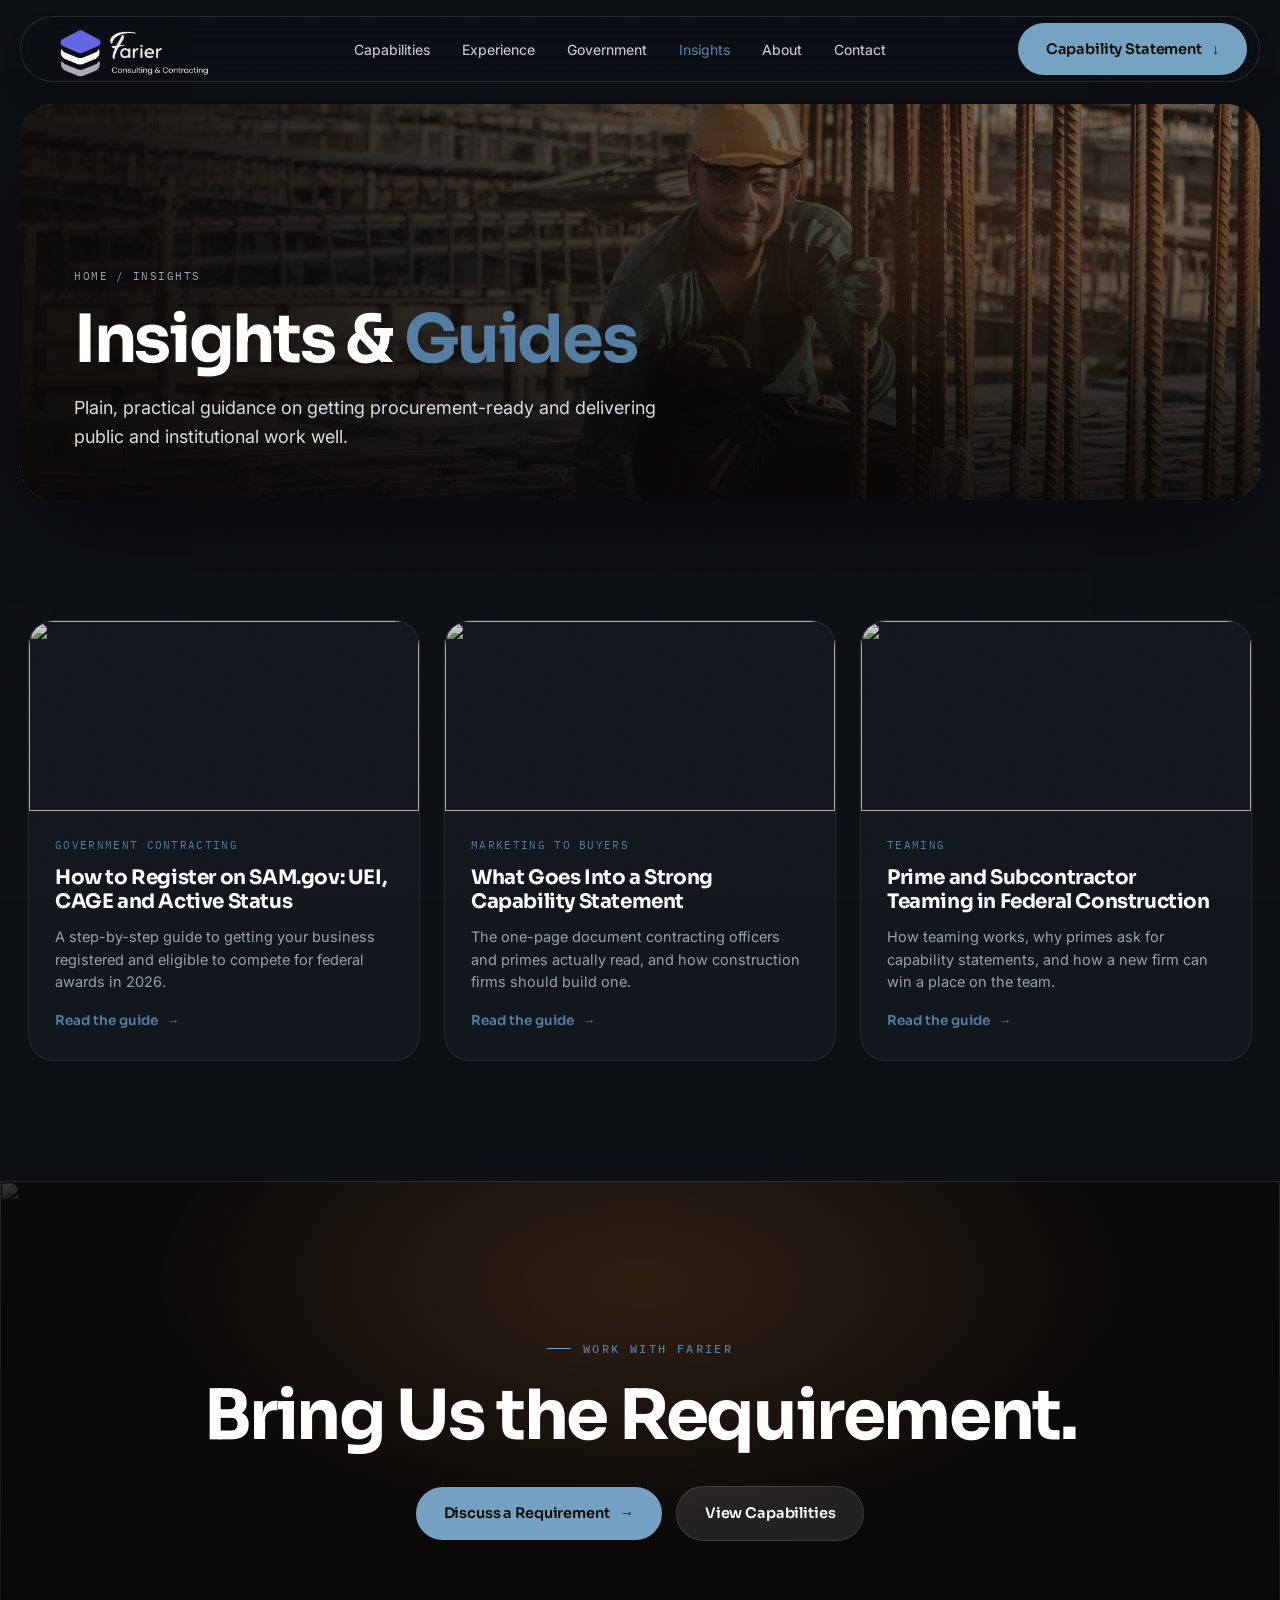
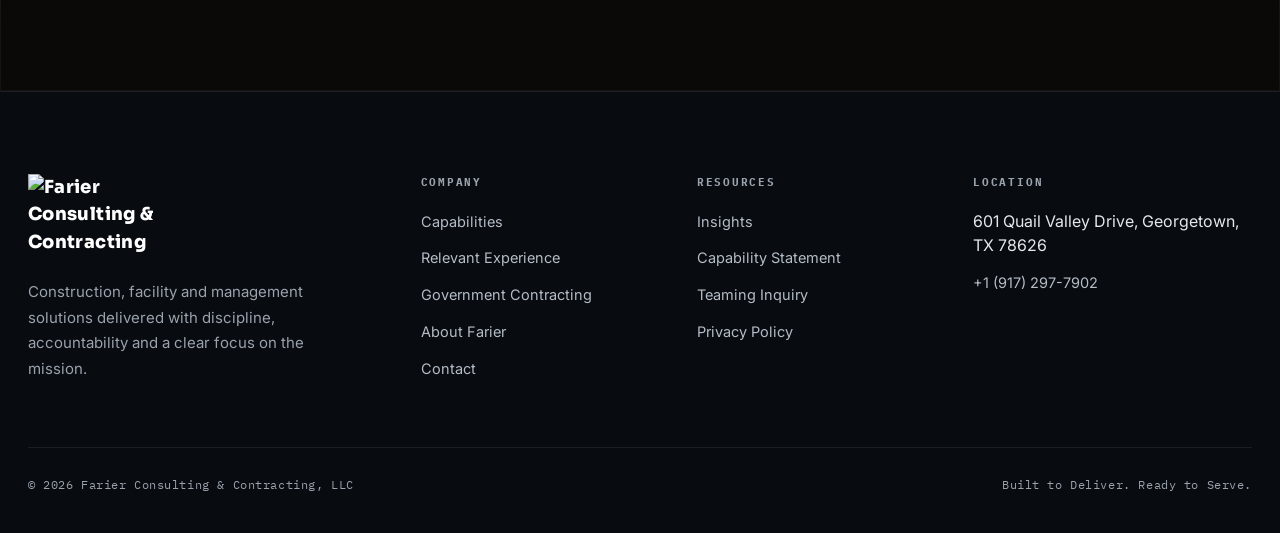
==== insights/index.html @ 89c6043e "first commit" ====
<!DOCTYPE html>
<html lang="en">

<head>
  <meta charset="UTF-8" />
  <meta name="viewport" content="width=device-width, initial-scale=1.0" />
  <title>Insights &amp; Guides | Farier Consulting &amp; Contracting</title>
  <meta name="description"
    content="Practical guides on government contracting, capability statements, teaming and facility delivery for small-business contractors and their partners." />
  <link rel="canonical" href="https://www.farier.com/insights/" />
  <link rel="preconnect" href="https://fonts.googleapis.com" />
  <link rel="preconnect" href="https://fonts.gstatic.com" crossorigin />
  <link
    href="https://fonts.googleapis.com/css2?family=Sora:wght@500;600;700;800&family=Inter:wght@400;450;500;600&family=IBM+Plex+Mono:wght@400;500&display=swap"
    rel="stylesheet" />
  <link rel="stylesheet" href="../assets/style.css" />
</head>

<body>

  <div class="nav">
    <div class="nav-inner">
      <a href="../index.html" class="brand">
        <img src="/assets/FCC-Logo.png" alt="">
      </a>
      <nav aria-label="Primary">
        <ul class="nav-links">
          <li><a href="../capabilities.html">Capabilities</a></li>
          <li><a href="../experience.html">Experience</a></li>
          <li><a href="../government-contracting.html">Government</a></li>
          <li><a href="index.html" class="active">Insights</a></li>
          <li><a href="../about.html">About</a></li>
          <li><a href="../contact.html">Contact</a></li>
        </ul>
      </nav>
      <div style="display:flex;align-items:center;gap:8px"><a href="../contact.html" class="btn btn-primary">Capability
          Statement <span class="arw">↓</span></a><button class="burger" id="burger"
          aria-label="Open menu"><span></span><span></span><span></span></button></div>
    </div>
  </div>
  <div class="mmenu" id="mmenu"><button class="mclose" id="mclose" aria-label="Close menu">×</button><a
      href="../capabilities.html">Capabilities</a><a href="../experience.html">Experience</a><a
      href="../government-contracting.html">Government Contracting</a><a href="index.html">Insights</a><a
      href="../about.html">About</a><a href="../contact.html">Contact</a></div>

  <section class="phero">
    <div class="phero-frame" style="min-height:min(44vh,400px)">
      <img class="bg" src="/assets/hero.avif" alt="" />
      <div class="grade"></div>
      <div class="phero-body">
        <span class="crumbs"><a href="../index.html">Home</a><span class="sep">/</span>Insights</span>
        <h1>Insights &amp; <em>Guides</em></h1>
        <p>Plain, practical guidance on getting procurement-ready and delivering public and institutional work well.</p>
      </div>
    </div>
  </section>

  <section class="section">
    <div class="wrap">
      <div class="post-grid" style="margin-top:0">
        <a class="post-card rv d1" href="sam-gov-registration-guide.html">
          <div class="ph"><img
              src="https://images.unsplash.com/photo-1745015446589-7ee6f702d8c1?q=80&w=1200&auto=format&fit=crop"
              alt=""></div>
          <div class="body"><span class="meta">Government Contracting</span>
            <h3>How to Register on SAM.gov: UEI, CAGE and Active Status</h3>
            <p>A step-by-step guide to getting your business registered and eligible to compete for federal awards in
              2026.</p><span class="rd">Read the guide <span class="arw">→</span></span>
          </div>
        </a>
        <a class="post-card rv d2" href="capability-statement-guide.html">
          <div class="ph"><img
              src="https://images.unsplash.com/photo-1587582423116-ec07293f0395?q=80&w=1200&auto=format&fit=crop"
              alt=""></div>
          <div class="body"><span class="meta">Marketing to Buyers</span>
            <h3>What Goes Into a Strong Capability Statement</h3>
            <p>The one-page document contracting officers and primes actually read, and how construction firms should
              build one.</p><span class="rd">Read the guide <span class="arw">→</span></span>
          </div>
        </a>
        <a class="post-card rv d3" href="prime-subcontractor-teaming.html">
          <div class="ph"><img
              src="https://images.unsplash.com/photo-1635249578213-68b0aa67fdf7?q=80&w=1200&auto=format&fit=crop"
              alt=""></div>
          <div class="body"><span class="meta">Teaming</span>
            <h3>Prime and Subcontractor Teaming in Federal Construction</h3>
            <p>How teaming works, why primes ask for capability statements, and how a new firm can win a place on the
              team.</p><span class="rd">Read the guide <span class="arw">→</span></span>
          </div>
        </a>
      </div>
    </div>
  </section>

  <section class="cta">
    <img class="bg" src="https://images.unsplash.com/photo-1587582423116-ec07293f0395?q=80&w=2200&auto=format&fit=crop"
      alt="" />
    <div class="grade"></div>
    <div class="wrap"><span class="eyebrow rv" style="justify-content:center">Work with Farier</span>
      <h2 class="rv d1">Bring Us the Requirement.</h2>
      <div class="cta-actions rv d2" style="margin-top:34px"><a href="../contact.html" class="btn btn-primary">Discuss a
          Requirement <span class="arw">→</span></a><a href="../capabilities.html" class="btn btn-glass">View
          Capabilities</a></div>
    </div>
  </section>

  <footer class="foot">
    <div class="wrap">
      <div class="foot-top">
        <div>
          <a href="index.html" class="brand">
            <img src="assets/FCC-Logo.png" alt="Farier Consulting & Contracting">
          </a>
          <p class="stmt">Construction, facility and management solutions delivered with discipline, accountability and
            a clear focus on the mission.</p>
        </div>
        <div>
          <h5>Company</h5>
          <ul>
            <li><a href="../capabilities.html">Capabilities</a></li>
            <li><a href="../experience.html">Relevant Experience</a></li>
            <li><a href="../government-contracting.html">Government Contracting</a></li>
            <li><a href="../about.html">About Farier</a></li>
            <li><a href="../contact.html">Contact</a></li>
          </ul>
        </div>
        <div>
          <h5>Resources</h5>
          <ul>
            <li><a href="index.html">Insights</a></li>
            <li><a href="../contact.html">Capability Statement</a></li>
            <li><a href="../contact.html">Teaming Inquiry</a></li>
            <li><a href="#">Privacy Policy</a></li>
          </ul>
        </div>

        <div>
          <h5>Location</h5>
          <ul>
            <li>601 Quail Valley Drive, Georgetown, TX 78626</li>
            <li><a href="#">+1 (917) 297-7902</a></li>
          </ul>
        </div>
      </div>
      <div class="foot-bottom"><span>© 2026 Farier Consulting &amp; Contracting, LLC</span><span>Built to Deliver. Ready
          to Serve.</span></div>
    </div>
  </footer>

  <script>
    const burger = document.getElementById('burger'), mm = document.getElementById('mmenu'), mc = document.getElementById('mclose');
    burger && burger.addEventListener('click', () => mm.classList.add('open')); mc && mc.addEventListener('click', () => mm.classList.remove('open'));
    mm && mm.querySelectorAll('a').forEach(a => a.addEventListener('click', () => mm.classList.remove('open')));
    const io = new IntersectionObserver(es => { es.forEach(e => { if (e.isIntersecting) { e.target.classList.add('in'); io.unobserve(e.target) } }) }, { threshold: .12 });
    document.querySelectorAll('.rv').forEach(el => io.observe(el));
  </script>
</body>

</html>
---- assets/style.css ----
/* ============================================================
   FARIER CONSULTING & CONTRACTING — Shared design system
   ============================================================ */
:root{
  --ink:#0C0F14; --ink-2:#12161D;
  --paper:#F3F1EB; --paper-2:#E9E5DC; --cream:#EDE7DB;
  --on-paper:#191510; --on-paper-2:#5A5248;
  --steel:#9AA2AC;
  --copper:#75a2c2; --copper-lite:#547da2; --copper-deep:#4792EC;
  --line:rgba(255,255,255,.12); --line-soft:rgba(255,255,255,.08); --line-dark:rgba(25,21,16,.14);
  --glass:rgba(255,255,255,.07); --glass-2:rgba(255,255,255,.10);
  --r:26px; --r-lg:34px; --pill:999px;
  --maxw:1280px; --ease:cubic-bezier(.22,.61,.36,1);
  --shadow:0 34px 90px -34px rgba(0,0,0,.6);
}
*{box-sizing:border-box;margin:0;padding:0}
html{scroll-behavior:smooth}
body{font-family:"Inter",system-ui,sans-serif;background:var(--ink);color:#E4E7EB;line-height:1.55;-webkit-font-smoothing:antialiased;overflow-x:hidden}
img{display:block;max-width:100%}
a{color:inherit;text-decoration:none}
h1,h2,h3,h4{font-family:"Sora",sans-serif;font-weight:700;line-height:1.04;letter-spacing:-.025em;color:#fff}
body::after{content:"";position:fixed;inset:0;pointer-events:none;z-index:9999;opacity:.045;mix-blend-mode:overlay;
  background-image:url("data:image/svg+xml,%3Csvg xmlns='http://www.w3.org/2000/svg' width='160' height='160'%3E%3Cfilter id='n'%3E%3CfeTurbulence type='fractalNoise' baseFrequency='0.85' numOctaves='3'/%3E%3C/filter%3E%3Crect width='100%25' height='100%25' filter='url(%23n)'/%3E%3C/svg%3E")}

.wrap{max-width:var(--maxw);margin:0 auto;padding:0 28px}
.section{padding:120px 0;position:relative}
.eyebrow{font-family:"IBM Plex Mono",monospace;font-size:12px;font-weight:500;letter-spacing:.2em;text-transform:uppercase;color:var(--copper-lite);display:inline-flex;align-items:center;gap:12px}
.eyebrow::before{content:"";width:24px;height:1px;background:var(--copper)}
.eyebrow.dk{color:var(--copper-deep)}
.eyebrow.dk::before{background:var(--copper-deep)}
.lede{color:var(--steel);font-size:19px;line-height:1.64;max-width:620px}
.paper .lede{color:var(--on-paper-2)}
h2.big{font-size:clamp(32px,4.2vw,56px);letter-spacing:-.03em}

/* BUTTONS */
.btn{display:inline-flex;align-items:center;gap:10px;font-family:"Sora";font-weight:600;font-size:14.5px;padding:15px 28px;border-radius:var(--pill);transition:.28s var(--ease);cursor:pointer;border:0;letter-spacing:-.01em;white-space:nowrap}
.btn-primary{background:var(--copper);color:#120C06}
.btn-primary:hover{background:var(--copper-lite);transform:translateY(-2px);box-shadow:0 14px 34px -14px rgba(198,119,58,.7)}
.btn-light{background:var(--paper);color:var(--on-paper)}
.btn-light:hover{background:#fff;transform:translateY(-2px)}
.btn-glass{background:var(--glass-2);color:#fff;border:1px solid var(--line);backdrop-filter:blur(14px)}
.btn-glass:hover{border-color:var(--copper-lite);color:var(--copper-lite)}
.btn-ghost-dk{background:transparent;color:var(--on-paper);border:1px solid var(--line-dark)}
.btn-ghost-dk:hover{border-color:var(--copper);color:var(--copper-deep)}
.btn-underline{color:#fff;font-family:"Sora";font-weight:600;font-size:14.5px;border-bottom:1.5px solid var(--copper);padding-bottom:3px}
.btn-underline:hover{color:var(--copper-lite)}
.btn-underline.dk{color:var(--on-paper)}
.arw{transition:transform .28s var(--ease)}
.btn:hover .arw{transform:translateX(4px)}
.actions{display:flex;gap:14px;flex-wrap:wrap;align-items:center}

/* NAV */
.nav{position:sticky;top:16px;z-index:100;margin:16px auto 0;max-width:calc(var(--maxw) + 20px);padding:0 20px}
.nav-inner{display:flex;align-items:center;justify-content:space-between;gap:20px;height:66px;padding:0 12px 0 22px;
  background:rgba(12,15,20,.62);backdrop-filter:blur(22px) saturate(1.3);-webkit-backdrop-filter:blur(22px) saturate(1.3);
  border:1px solid var(--line);border-radius:var(--pill);box-shadow:0 20px 50px -30px rgba(0,0,0,.7)}
.brand{display:flex;align-items:center;gap:11px;font-family:"Sora";font-weight:800;letter-spacing:.02em;font-size:18px;color:#fff}
.brand .mk{width:30px;height:30px;border-radius:9px;background:linear-gradient(140deg,var(--copper),var(--copper-deep));display:grid;place-items:center;flex:0 0 auto}
.brand .mk::before{content:"";width:11px;height:11px;background:#120C06;border-radius:2px;transform:rotate(45deg)}
.brand small{display:block;font-family:"IBM Plex Mono";font-weight:400;font-size:9px;letter-spacing:.2em;color:var(--steel);margin-top:2px}
.brand  img{
  width: 180px;
}
.nav-links{display:flex;gap:4px;list-style:none}
.nav-links a{font-size:14px;color:#C4CBD3;font-weight:450;padding:9px 14px;border-radius:var(--pill);transition:.2s}
.nav-links a:hover{background:var(--glass);color:#fff}
.nav-links a.active{color:var(--copper-lite)}
.burger{display:none;background:none;border:0;flex-direction:column;gap:5px;cursor:pointer;padding:10px}
.burger span{width:22px;height:1.6px;background:#fff;display:block;border-radius:2px}
.mmenu{display:none;position:fixed;inset:0;z-index:200;background:rgba(9,11,15,.97);backdrop-filter:blur(22px);flex-direction:column;padding:100px 28px 40px;gap:4px}
.mmenu.open{display:flex}
.mmenu a{font-family:"Sora";font-weight:600;font-size:24px;color:#fff;padding:16px 0;border-bottom:1px solid var(--line-soft)}
.mmenu .btn{margin-top:26px;justify-content:center}
.mclose{position:absolute;top:34px;right:28px;background:none;border:0;color:#fff;font-size:30px;cursor:pointer}

/* HERO (home) */
.hero{padding:22px 20px 0}
.hero-frame{position:relative;max-width:calc(var(--maxw) + 20px);margin:0 auto;border-radius:var(--r-lg);overflow:hidden;min-height:min(88vh,860px);display:flex;flex-direction:column;justify-content:space-between;isolation:isolate;box-shadow:var(--shadow)}
.hero-frame img.bg{position:absolute;inset:0;width:100%;height:100%;object-fit:cover;z-index:-3;filter:saturate(.94) contrast(1.04) brightness(.92) sepia(.16)}
.hero-frame .grade{position:absolute;inset:0;z-index:-2;background:
  radial-gradient(90% 70% at 82% 78%, rgba(198,119,58,.22), transparent 60%),
  linear-gradient(180deg, rgba(12,10,8,.5) 0%, rgba(12,10,8,.28) 32%, rgba(12,10,8,.68) 78%, rgba(10,8,6,.94) 100%),
  linear-gradient(94deg, rgba(12,10,8,.82) 6%, rgba(12,10,8,.2) 52%, transparent 80%)}
.hero-top{padding:52px 54px 0;position:relative;z-index:2;max-width:820px}
.hero-top h1{font-size:clamp(44px,6.6vw,92px);font-weight:800;letter-spacing:-.035em;margin-top:26px}
.hero-top h1 .l{display:block;overflow:hidden}
.hero-top h1 .l span{display:block;transform:translateY(112%);animation:rise 1s var(--ease) forwards}
.hero-top h1 .l:nth-child(2) span{animation-delay:.14s}
.hero-top h1 em{font-style:normal;color:var(--copper-lite)}
@keyframes rise{to{transform:translateY(0)}}
.hero-card{position:absolute;top:118px;right:54px;z-index:3;width:310px;padding:26px 24px;border-radius:var(--r);
  background:var(--glass);backdrop-filter:blur(26px) saturate(1.3);-webkit-backdrop-filter:blur(26px) saturate(1.3);
  border:1px solid var(--line);box-shadow:0 24px 60px -26px rgba(0,0,0,.6),inset 0 1px 0 rgba(255,255,255,.14);opacity:0;animation:fade 1s ease .9s forwards}
.hero-card h4{font-size:16px;display:flex;justify-content:space-between;align-items:center;gap:10px}
.hero-card h4 .arw{color:var(--copper-lite)}
.hero-card p{margin-top:12px;color:#CBD2DA;font-size:13.5px;line-height:1.6}
.hero-card .mono{margin-top:18px;padding-top:16px;border-top:1px solid var(--line);font-family:"IBM Plex Mono";font-size:10.5px;letter-spacing:.14em;text-transform:uppercase;color:var(--steel)}
@keyframes fade{to{opacity:1}}
.hero-bottom{padding:0 54px 46px;position:relative;z-index:2;display:flex;justify-content:space-between;align-items:flex-end;gap:40px;flex-wrap:wrap}
.hero-features{display:flex;flex-direction:column;gap:16px;opacity:0;animation:fade .9s ease .7s forwards}
.feat{display:flex;align-items:center;gap:14px}
.feat .ic{width:42px;height:42px;border-radius:50%;flex:0 0 auto;display:grid;place-items:center;background:var(--glass-2);border:1px solid var(--line);backdrop-filter:blur(10px)}
.feat .ic svg{width:18px;height:18px;stroke:var(--copper-lite);fill:none;stroke-width:1.6}
.feat b{display:block;font-family:"Sora";font-weight:600;font-size:15px;color:#fff;letter-spacing:-.01em}
.feat span{font-size:12.5px;color:#B4BCC5}
.hero-pitch{max-width:400px;opacity:0;animation:fade .9s ease .82s forwards}
.hero-pitch p{color:#D7DDE3;font-size:15.5px;line-height:1.62;margin-bottom:22px}

/* PAGE HERO (interior) */
.phero{padding:22px 20px 0}
.phero-frame{position:relative;max-width:calc(var(--maxw) + 20px);margin:0 auto;border-radius:var(--r-lg);overflow:hidden;min-height:min(56vh,520px);display:flex;align-items:flex-end;isolation:isolate;box-shadow:var(--shadow)}
.phero-frame img.bg{position:absolute;inset:0;width:100%;height:100%;object-fit:cover;z-index:-3;filter:saturate(.9) contrast(1.04) brightness(.82) sepia(.18)}
.phero-frame .grade{position:absolute;inset:0;z-index:-2;background:
  radial-gradient(80% 80% at 80% 30%, rgba(198,119,58,.18), transparent 60%),
  linear-gradient(180deg, rgba(12,10,8,.35), rgba(10,8,6,.9)),
  linear-gradient(92deg, rgba(10,8,6,.85) 8%, rgba(10,8,6,.25) 60%, transparent)}
.phero-body{padding:48px 54px;position:relative;z-index:2;max-width:820px}
.phero-body h1{font-size:clamp(38px,5.2vw,72px);letter-spacing:-.035em;margin-top:18px}
.phero-body h1 em{font-style:normal;color:var(--copper-lite)}
.phero-body p{color:#D7DDE3;font-size:18px;line-height:1.6;margin-top:20px;max-width:56ch}
.crumbs{font-family:"IBM Plex Mono";font-size:11px;letter-spacing:.14em;text-transform:uppercase;color:var(--steel)}
.crumbs a:hover{color:var(--copper-lite)}
.crumbs .sep{color:var(--copper);margin:0 8px}

/* SPEC PLATE */
.spec{margin:-46px auto 0;position:relative;z-index:5;max-width:var(--maxw);padding:0 28px}
.spec-card{background:var(--ink-2);border:1px solid var(--line);border-radius:var(--r);overflow:hidden;box-shadow:var(--shadow);display:grid;grid-template-columns:repeat(6,1fr)}
.spec-card .c{padding:24px 22px;border-right:1px solid var(--line-soft)}
.spec-card .c:last-child{border-right:0}
.spec-card .k{font-family:"IBM Plex Mono";font-size:10px;letter-spacing:.16em;text-transform:uppercase;color:var(--steel)}
.spec-card .v{font-family:"IBM Plex Mono";font-size:14px;color:#fff;margin-top:9px;font-weight:500;line-height:1.4}
.spec-card .v.pd{color:var(--copper-lite);font-size:12px}

/* PAPER / SPLIT / COMMIT */
.paper{background:var(--paper);color:var(--on-paper)}
.paper h2,.paper h3{color:var(--on-paper)}
.split{display:grid;grid-template-columns:1.05fr .95fr;gap:64px;align-items:center}
.commit{margin-top:32px;font-family:"Sora";font-weight:600;font-size:clamp(19px,2vw,26px);color:var(--on-paper);line-height:1.35;letter-spacing:-.02em;padding-left:22px;border-left:3px solid var(--copper)}
.commit em{font-style:normal;color:var(--copper-deep)}
.media{border-radius:var(--r);overflow:hidden;position:relative;aspect-ratio:4/5;box-shadow:0 30px 70px -34px rgba(25,21,16,.4)}
.media img{width:100%;height:100%;object-fit:cover;filter:saturate(.96) sepia(.08)}
.media .tag{position:absolute;left:18px;bottom:18px;background:var(--glass-2);backdrop-filter:blur(18px);border:1px solid var(--line);border-radius:16px;padding:14px 18px;color:#fff}
.media .tag b{font-family:"Sora";font-size:15px;display:block}
.media .tag span{font-family:"IBM Plex Mono";font-size:10.5px;letter-spacing:.12em;text-transform:uppercase;color:#CFD5DC}

/* CAPABILITIES */
.cap-head{display:flex;justify-content:space-between;align-items:flex-end;gap:30px;flex-wrap:wrap;margin-bottom:52px}
.cap-grid{display:grid;grid-template-columns:1fr 1fr;gap:24px}
.cap{background:#fff;border:1px solid var(--line-dark);border-radius:var(--r);overflow:hidden;transition:.32s var(--ease);display:flex;flex-direction:column}
.cap:hover{transform:translateY(-5px);box-shadow:0 30px 66px -30px rgba(25,21,16,.34)}
.cap .top{height:172px;position:relative;overflow:hidden}
.cap .top img{width:100%;height:100%;object-fit:cover;filter:saturate(.9) sepia(.14) brightness(.94);transition:transform .5s var(--ease)}
.cap:hover .top img{transform:scale(1.05)}
.cap .top::after{content:"";position:absolute;inset:0;background:linear-gradient(180deg,rgba(20,16,12,.1),rgba(20,16,12,.55))}
.cap .top .num{position:absolute;left:24px;bottom:16px;z-index:2;font-family:"IBM Plex Mono";font-size:11px;letter-spacing:.16em;color:#fff;text-transform:uppercase}
.cap .body{padding:32px 34px 36px}
.cap h3{font-size:26px;letter-spacing:-.02em;margin-bottom:12px}
.cap>.body>p{color:var(--on-paper-2);font-size:15px;max-width:46ch}
.cap ul{list-style:none;margin:22px 0 28px;columns:2;column-gap:24px}
.cap li{font-size:13.5px;color:#3E382F;padding:6px 0 6px 17px;position:relative;break-inside:avoid}
.cap li::before{content:"";position:absolute;left:0;top:13px;width:6px;height:6px;border-radius:50%;background:var(--copper)}
.cap .lk{font-family:"Sora";font-weight:600;font-size:14px;color:var(--on-paper);display:inline-flex;gap:9px;align-items:center;border-bottom:1.5px solid var(--copper);padding-bottom:3px;align-self:flex-start}
.cap .lk .arw{color:var(--copper-deep)}

/* detailed service block */
.svc{scroll-margin-top:120px}
.svc + .svc{margin-top:26px}
.svc-grid{display:grid;grid-template-columns:repeat(4,1fr);gap:22px;margin-top:34px}
.svc-col h4{color:var(--on-paper);font-family:"Sora";font-size:15px;letter-spacing:-.01em;padding-bottom:12px;border-bottom:1px solid var(--line-dark);margin-bottom:14px}
.svc-col ul{list-style:none}
.svc-col li{font-size:14px;color:#433D33;padding:7px 0 7px 16px;position:relative}
.svc-col li::before{content:"";position:absolute;left:0;top:14px;width:5px;height:5px;border-radius:50%;background:var(--copper)}

/* FACILITY BAND */
.band{position:relative;min-height:520px;display:flex;align-items:center;overflow:hidden;isolation:isolate}
.band img.bg{position:absolute;inset:0;width:100%;height:100%;object-fit:cover;z-index:-3;filter:saturate(.9) contrast(1.05) brightness(.8) sepia(.2)}
.band .grade{position:absolute;inset:0;z-index:-2;background:radial-gradient(80% 90% at 20% 50%, rgba(12,10,8,.9), transparent 62%),linear-gradient(90deg, rgba(10,8,6,.9) 20%, rgba(10,8,6,.35) 65%, rgba(198,119,58,.12))}
.band-card{max-width:520px;padding:0 0 0 4px}
.band-card h2{font-size:clamp(28px,3.6vw,46px);color:#fff}
.band-card p{color:#D2D8DE;font-size:17px;line-height:1.6;margin-top:20px;max-width:44ch}
.band-stats{display:flex;gap:14px;margin-top:34px;flex-wrap:wrap}
.stat{background:var(--glass);backdrop-filter:blur(20px);border:1px solid var(--line);border-radius:18px;padding:18px 22px;min-width:150px}
.stat b{font-family:"Sora";font-weight:700;font-size:15px;color:var(--copper-lite);display:block;letter-spacing:-.01em}
.stat span{font-size:13px;color:#C5CCD4;margin-top:5px;display:block;line-height:1.45}

/* WHY grid / feature grid */
.why-grid{display:grid;grid-template-columns:repeat(3,1fr);gap:16px;margin-top:52px}
.why-cell{background:var(--ink-2);border:1px solid var(--line-soft);border-radius:var(--r);padding:34px 30px;transition:.3s var(--ease)}
.why-cell:hover{transform:translateY(-4px);border-color:var(--line);background:#151a22}
.why-cell .ix{width:40px;height:40px;border-radius:12px;background:linear-gradient(140deg,rgba(198,119,58,.25),rgba(198,119,58,.05));border:1px solid rgba(198,119,58,.3);display:grid;place-items:center;font-family:"IBM Plex Mono";font-size:12px;color:var(--copper-lite);font-weight:500}
.why-cell h3{font-size:20px;margin:20px 0 11px;letter-spacing:-.02em}
.why-cell p{color:var(--steel);font-size:14.5px;line-height:1.6}

/* PROCESS */
.proc{display:grid;grid-template-columns:repeat(5,1fr);gap:16px;margin-top:56px}
.step{background:#fff;border:1px solid var(--line-dark);border-radius:var(--r);padding:30px 24px 32px;transition:.3s var(--ease)}
.step:hover{transform:translateY(-4px);box-shadow:0 24px 54px -28px rgba(25,21,16,.3)}
.step .n{font-family:"Sora";font-weight:800;font-size:15px;color:#fff;background:var(--copper);width:44px;height:44px;border-radius:50%;display:grid;place-items:center}
.step h3{color:var(--on-paper);font-size:17px;letter-spacing:-.015em;margin:22px 0 11px}
.step p{color:var(--on-paper-2);font-size:13.5px;line-height:1.55}

/* EXPERIENCE / PROJECT CARDS */
.exp-head{display:flex;justify-content:space-between;align-items:flex-end;gap:24px;flex-wrap:wrap;margin-bottom:18px}
.exp-note{font-family:"IBM Plex Mono";font-size:12px;color:var(--steel);letter-spacing:.03em;max-width:420px;line-height:1.6;margin-bottom:44px;opacity:.85}
.exp-grid{display:grid;grid-template-columns:repeat(3,1fr);gap:22px}
.proj{background:var(--ink-2);border:1px solid var(--line-soft);border-radius:var(--r);overflow:hidden;transition:.3s var(--ease);display:flex;flex-direction:column}
.proj:hover{transform:translateY(-5px);border-color:var(--line)}
.proj .ph{height:180px;position:relative;overflow:hidden;background:#10141b}
.proj .ph img{width:100%;height:100%;object-fit:cover;filter:saturate(.88) sepia(.18) brightness(.82);transition:transform .5s var(--ease)}
.proj:hover .ph img{transform:scale(1.05)}
.proj .ph::after{content:"";position:absolute;inset:0;background:linear-gradient(180deg,transparent 35%,rgba(12,15,20,.85))}
.proj .ph .lbl{position:absolute;left:18px;bottom:15px;z-index:2;font-family:"IBM Plex Mono";font-size:10.5px;letter-spacing:.14em;text-transform:uppercase;color:#fff}
.proj .body{padding:26px 26px 28px}
.proj .cli{font-family:"IBM Plex Mono";font-size:11px;letter-spacing:.1em;text-transform:uppercase;color:var(--copper-lite)}
.proj h3{font-size:18px;margin:12px 0 16px;letter-spacing:-.01em}
.proj dt{font-family:"IBM Plex Mono";font-size:10px;letter-spacing:.14em;text-transform:uppercase;color:var(--steel);margin-top:14px}
.proj dd{font-size:14px;color:#C4CBD3;margin-top:5px;line-height:1.5}

/* GOVERNMENT band */
.gov{position:relative;overflow:hidden;isolation:isolate}
.gov img.bg{position:absolute;inset:0;width:100%;height:100%;object-fit:cover;z-index:-3;filter:saturate(.85) brightness(.5) sepia(.24)}
.gov .grade{position:absolute;inset:0;z-index:-2;background:linear-gradient(180deg,rgba(10,8,6,.9),rgba(10,8,6,.82)),radial-gradient(70% 60% at 78% 30%,rgba(198,119,58,.16),transparent 60%)}
.gov-inner{display:grid;grid-template-columns:1fr 1fr;gap:64px;align-items:center}
.gov-list{list-style:none;margin-top:14px;display:grid;grid-template-columns:1fr 1fr;gap:2px 26px}
.gov-list li{font-size:15px;color:#DCE1E7;padding:13px 0 13px 24px;position:relative;border-bottom:1px solid var(--line-soft)}
.gov-list li::before{content:"";position:absolute;left:2px;top:19px;width:9px;height:9px;border:1.5px solid var(--copper-lite);border-right:0;border-bottom:0;transform:rotate(135deg)}

/* CHECKLIST (gov page) */
.checklist{list-style:none;margin-top:22px}
.checklist li{position:relative;padding:14px 0 14px 34px;border-bottom:1px solid var(--line-soft);color:#D2D8DE;font-size:15px}
.checklist li::before{content:"";position:absolute;left:0;top:16px;width:18px;height:18px;border-radius:50%;background:rgba(198,119,58,.16);border:1px solid rgba(198,119,58,.4)}
.checklist li::after{content:"";position:absolute;left:6px;top:20px;width:6px;height:9px;border:solid var(--copper-lite);border-width:0 2px 2px 0;transform:rotate(45deg)}

/* CTA */
.cta{position:relative;overflow:hidden;text-align:center;isolation:isolate;padding:150px 0}
.cta img.bg{position:absolute;inset:0;width:100%;height:100%;object-fit:cover;z-index:-3;filter:saturate(.9) brightness(.6) sepia(.2)}
.cta .grade{position:absolute;inset:0;z-index:-2;background:radial-gradient(70% 90% at 50% 20%,rgba(198,119,58,.2),transparent 55%),linear-gradient(180deg,rgba(10,8,6,.72),rgba(10,8,6,.9))}
.cta h2{font-size:clamp(38px,5.4vw,76px);letter-spacing:-.035em;max-width:17ch;margin:22px auto 0}
.cta .lede{margin:26px auto 38px;text-align:center;color:#D8DDE3}
.cta-actions{display:flex;gap:14px;justify-content:center;flex-wrap:wrap;align-items:center}

/* ABOUT: story, values, timeline, leader */
.values{display:grid;grid-template-columns:repeat(3,1fr);gap:16px;margin-top:52px}
.value{background:#fff;border:1px solid var(--line-dark);border-radius:var(--r);padding:32px 30px}
.value .vi{font-family:"IBM Plex Mono";font-size:12px;color:var(--copper-deep);letter-spacing:.1em}
.value h3{color:var(--on-paper);font-size:20px;margin:14px 0 10px;letter-spacing:-.02em}
.value p{color:var(--on-paper-2);font-size:14.5px;line-height:1.6}
.mv{display:grid;grid-template-columns:1fr 1fr;gap:22px;margin-top:44px}
.mv-card{border:1px solid var(--line-dark);border-radius:var(--r);padding:36px 34px;background:linear-gradient(180deg,#fff,#FBFAF6)}
.mv-card .k{font-family:"IBM Plex Mono";font-size:11px;letter-spacing:.16em;text-transform:uppercase;color:var(--copper-deep)}
.mv-card p{color:var(--on-paper);font-family:"Sora";font-weight:600;font-size:clamp(19px,2vw,24px);line-height:1.4;letter-spacing:-.02em;margin-top:16px}
.timeline{margin-top:52px;border-left:2px solid var(--line);padding-left:32px;display:flex;flex-direction:column;gap:36px}
.tl{position:relative}
.tl::before{content:"";position:absolute;left:-40px;top:4px;width:14px;height:14px;border-radius:50%;background:var(--copper);border:3px solid var(--ink)}
.tl .yr{font-family:"IBM Plex Mono";font-size:13px;letter-spacing:.1em;color:var(--copper-lite)}
.tl h3{font-size:20px;margin:8px 0 8px;letter-spacing:-.02em}
.tl p{color:var(--steel);font-size:15px;line-height:1.6;max-width:60ch}
.leader{display:grid;grid-template-columns:.85fr 1.15fr;gap:48px;align-items:center}
.leader .pic{border-radius:var(--r);overflow:hidden;aspect-ratio:1/1;position:relative;background:linear-gradient(140deg,#12161d,#0c0f14);border:1px solid var(--line-soft)}
.leader .pic img{width:100%;height:100%;object-fit:cover;filter:saturate(.92) sepia(.1)}
.leader .pic .ph-note{position:absolute;inset:0;display:grid;place-content:center;text-align:center;font-family:"IBM Plex Mono";font-size:11px;letter-spacing:.14em;text-transform:uppercase;color:var(--steel);padding:20px}

/* INSIGHTS / BLOG */
.post-grid{display:grid;grid-template-columns:repeat(3,1fr);gap:24px;margin-top:52px}
.post-card{background:var(--ink-2);border:1px solid var(--line-soft);border-radius:var(--r);overflow:hidden;transition:.3s var(--ease);display:flex;flex-direction:column}
.post-card:hover{transform:translateY(-5px);border-color:var(--line)}
.post-card .ph{height:190px;overflow:hidden;position:relative}
.post-card .ph img{width:100%;height:100%;object-fit:cover;filter:saturate(.9) sepia(.16) brightness(.86);transition:transform .5s var(--ease)}
.post-card:hover .ph img{transform:scale(1.05)}
.post-card .body{padding:26px 26px 28px;display:flex;flex-direction:column;flex:1}
.post-card .meta{font-family:"IBM Plex Mono";font-size:11px;letter-spacing:.12em;text-transform:uppercase;color:var(--copper-lite)}
.post-card h3{font-size:20px;margin:12px 0 12px;letter-spacing:-.02em;line-height:1.2}
.post-card p{color:var(--steel);font-size:14.5px;line-height:1.55;flex:1}
.post-card .rd{margin-top:18px;font-family:"Sora";font-weight:600;font-size:13.5px;color:var(--copper-lite);display:inline-flex;gap:8px;align-items:center}

/* ARTICLE */
.article{max-width:760px;margin:0 auto;padding:88px 28px 40px}
.article .meta{font-family:"IBM Plex Mono";font-size:12px;letter-spacing:.12em;text-transform:uppercase;color:var(--copper-lite);margin-bottom:18px}
.article h1{font-size:clamp(32px,4.4vw,52px);letter-spacing:-.03em;line-height:1.06}
.article .standfirst{color:var(--steel);font-size:20px;line-height:1.6;margin:24px 0 8px}
.article .byline{font-size:13.5px;color:var(--steel);padding:22px 0;border-top:1px solid var(--line-soft);border-bottom:1px solid var(--line-soft);margin:32px 0 8px;font-family:"IBM Plex Mono";letter-spacing:.04em}
.prose{color:#D2D7DD;font-size:17px;line-height:1.75}
.prose h2{color:#fff;font-size:26px;letter-spacing:-.02em;margin:44px 0 16px}
.prose h3{color:#fff;font-size:20px;letter-spacing:-.01em;margin:32px 0 12px}
.prose p{margin-bottom:20px}
.prose ul,.prose ol{margin:0 0 20px 0;padding-left:22px}
.prose li{margin-bottom:10px}
.prose li::marker{color:var(--copper)}
.prose strong{color:#fff;font-weight:600}
.prose a{color:var(--copper-lite);border-bottom:1px solid rgba(228,168,105,.4)}
.prose blockquote{border-left:3px solid var(--copper);padding:6px 0 6px 24px;margin:28px 0;font-family:"Sora";font-weight:600;font-size:22px;line-height:1.4;color:#fff;letter-spacing:-.01em}
.prose .callout{background:var(--ink-2);border:1px solid var(--line-soft);border-radius:18px;padding:24px 26px;margin:28px 0}
.prose .callout .k{font-family:"IBM Plex Mono";font-size:11px;letter-spacing:.14em;text-transform:uppercase;color:var(--copper-lite);margin-bottom:10px}
.prose .callout p:last-child{margin-bottom:0}
.article-foot{max-width:760px;margin:40px auto 0;padding:32px 28px;border-top:1px solid var(--line-soft)}
.article-foot .disc{font-size:13px;color:var(--steel);line-height:1.6}

/* FORM */
.form-grid{display:grid;grid-template-columns:1fr 1fr;gap:22px 20px}
.field{display:flex;flex-direction:column;gap:9px}
.field.full{grid-column:1/-1}
.field label{font-family:"IBM Plex Mono";font-size:11px;font-weight:500;letter-spacing:.12em;text-transform:uppercase;color:var(--steel)}
.field input,.field select,.field textarea{
  width:100%;background:var(--ink-2);border:1px solid var(--line);border-radius:14px;
  padding:14px 16px;color:#fff;font-family:"Inter";font-size:14.5px;line-height:1.5;
  transition:.22s var(--ease);
}
.field input::placeholder,.field textarea::placeholder{color:#5C6470}
.field input:hover,.field select:hover,.field textarea:hover{border-color:var(--line);background:#151a22}
.field input:focus,.field select:focus,.field textarea:focus{
  outline:none;border-color:var(--copper-lite);background:#151a22;
  box-shadow:0 0 0 3px rgba(117,162,194,.16);
}
.field textarea{min-height:132px;resize:vertical;font-family:"Inter"}
.field select{
  appearance:none;-webkit-appearance:none;cursor:pointer;padding-right:42px;
  background-image:url("data:image/svg+xml,%3Csvg xmlns='http://www.w3.org/2000/svg' width='11' height='7'%3E%3Cpath d='M1 1l4.5 4.5L10 1' stroke='%239AA2AC' stroke-width='1.5' fill='none' stroke-linecap='round' stroke-linejoin='round'/%3E%3C/svg%3E");
  background-repeat:no-repeat;background-position:right 16px center;
}
.field select option{background:var(--ink-2);color:#fff}
.field input[type=file]{
  padding:10px 16px;font-size:13.5px;color:var(--steel);cursor:pointer;
}
.field input[type=file]::file-selector-button{
  font-family:"Sora";font-weight:600;font-size:12.5px;letter-spacing:-.01em;color:#120C06;
  background:var(--copper);border:0;border-radius:var(--pill);padding:8px 16px;margin-right:14px;
  cursor:pointer;transition:.22s var(--ease);
}
.field input[type=file]::file-selector-button:hover{background:var(--copper-lite)}

/* FOOTER */
.foot{background:#080B10;border-top:1px solid var(--line-soft);padding:82px 0 40px}
.foot-top{display:grid;grid-template-columns:1.5fr 1fr 1fr 1.2fr;gap:44px;padding-bottom:54px;border-bottom:1px solid var(--line-soft)}
.foot .stmt{color:var(--steel);font-size:15px;line-height:1.7;max-width:34ch;margin-top:22px}
.foot h5{font-family:"IBM Plex Mono";font-size:11px;letter-spacing:.16em;text-transform:uppercase;color:var(--steel);margin-bottom:18px}
.foot ul{list-style:none}
.foot li{margin-bottom:12px}
.foot li a{color:#B4BCC5;font-size:14.5px;transition:.2s}
.foot li a:hover{color:var(--copper-lite)}
.foot-plate{font-family:"IBM Plex Mono";font-size:12.5px;color:#B4BCC5;line-height:2}
.foot-plate .pk{color:var(--steel)}
.foot-bottom{display:flex;justify-content:space-between;align-items:center;padding-top:28px;flex-wrap:wrap;gap:14px}
.foot-bottom span{font-family:"IBM Plex Mono";font-size:11.5px;letter-spacing:.05em;color:var(--steel)}

/* REVEAL */
.rv{opacity:0;transform:translateY(30px);transition:opacity .8s var(--ease),transform .8s var(--ease)}
.rv.in{opacity:1;transform:none}
.rv.d1{transition-delay:.08s}.rv.d2{transition-delay:.16s}.rv.d3{transition-delay:.24s}.rv.d4{transition-delay:.32s}

/* RESPONSIVE */
@media(max-width:1040px){
  .section{padding:92px 0}
  .split,.gov-inner,.leader,.contact-inner{grid-template-columns:1fr;gap:40px}
  .cap-grid,.mv,.form-grid{grid-template-columns:1fr}
  .why-grid,.proc,.values,.post-grid,.svc-grid{grid-template-columns:1fr 1fr}
  .exp-grid{grid-template-columns:1fr}
  .spec-card{grid-template-columns:1fr 1fr 1fr}
  .spec-card .c{border-bottom:1px solid var(--line-soft)}
  .hero-card{display:none}
  .hero-top,.hero-bottom,.phero-body{padding-left:34px;padding-right:34px}
  .foot-top{grid-template-columns:1fr 1fr}
}
@media(max-width:640px){
  .wrap{padding:0 18px}
  .nav-links,.nav .btn-primary{display:none}
  .burger{display:flex}
  .why-grid,.proc,.gov-list,.spec-card,.cap ul,.values,.post-grid,.svc-grid{grid-template-columns:1fr;columns:1}
  .hero-frame{min-height:auto}
  .hero-top{padding:40px 24px 0}
  .hero-bottom{padding:0 24px 34px;flex-direction:column;align-items:flex-start;gap:28px}
  .hero-pitch{max-width:none}
  .phero-body{padding:36px 24px}
  .band{min-height:auto;padding:80px 0}
  .foot-top{grid-template-columns:1fr}
  .media{aspect-ratio:16/12}
}
@media(prefers-reduced-motion:reduce){
  *{animation:none!important;transition:none!important}
  .hero-top h1 .l span,.hero-card,.hero-features,.hero-pitch{opacity:1;transform:none}
  .rv{opacity:1;transform:none}
}
:focus-visible{outline:2px solid var(--copper-lite);outline-offset:3px}
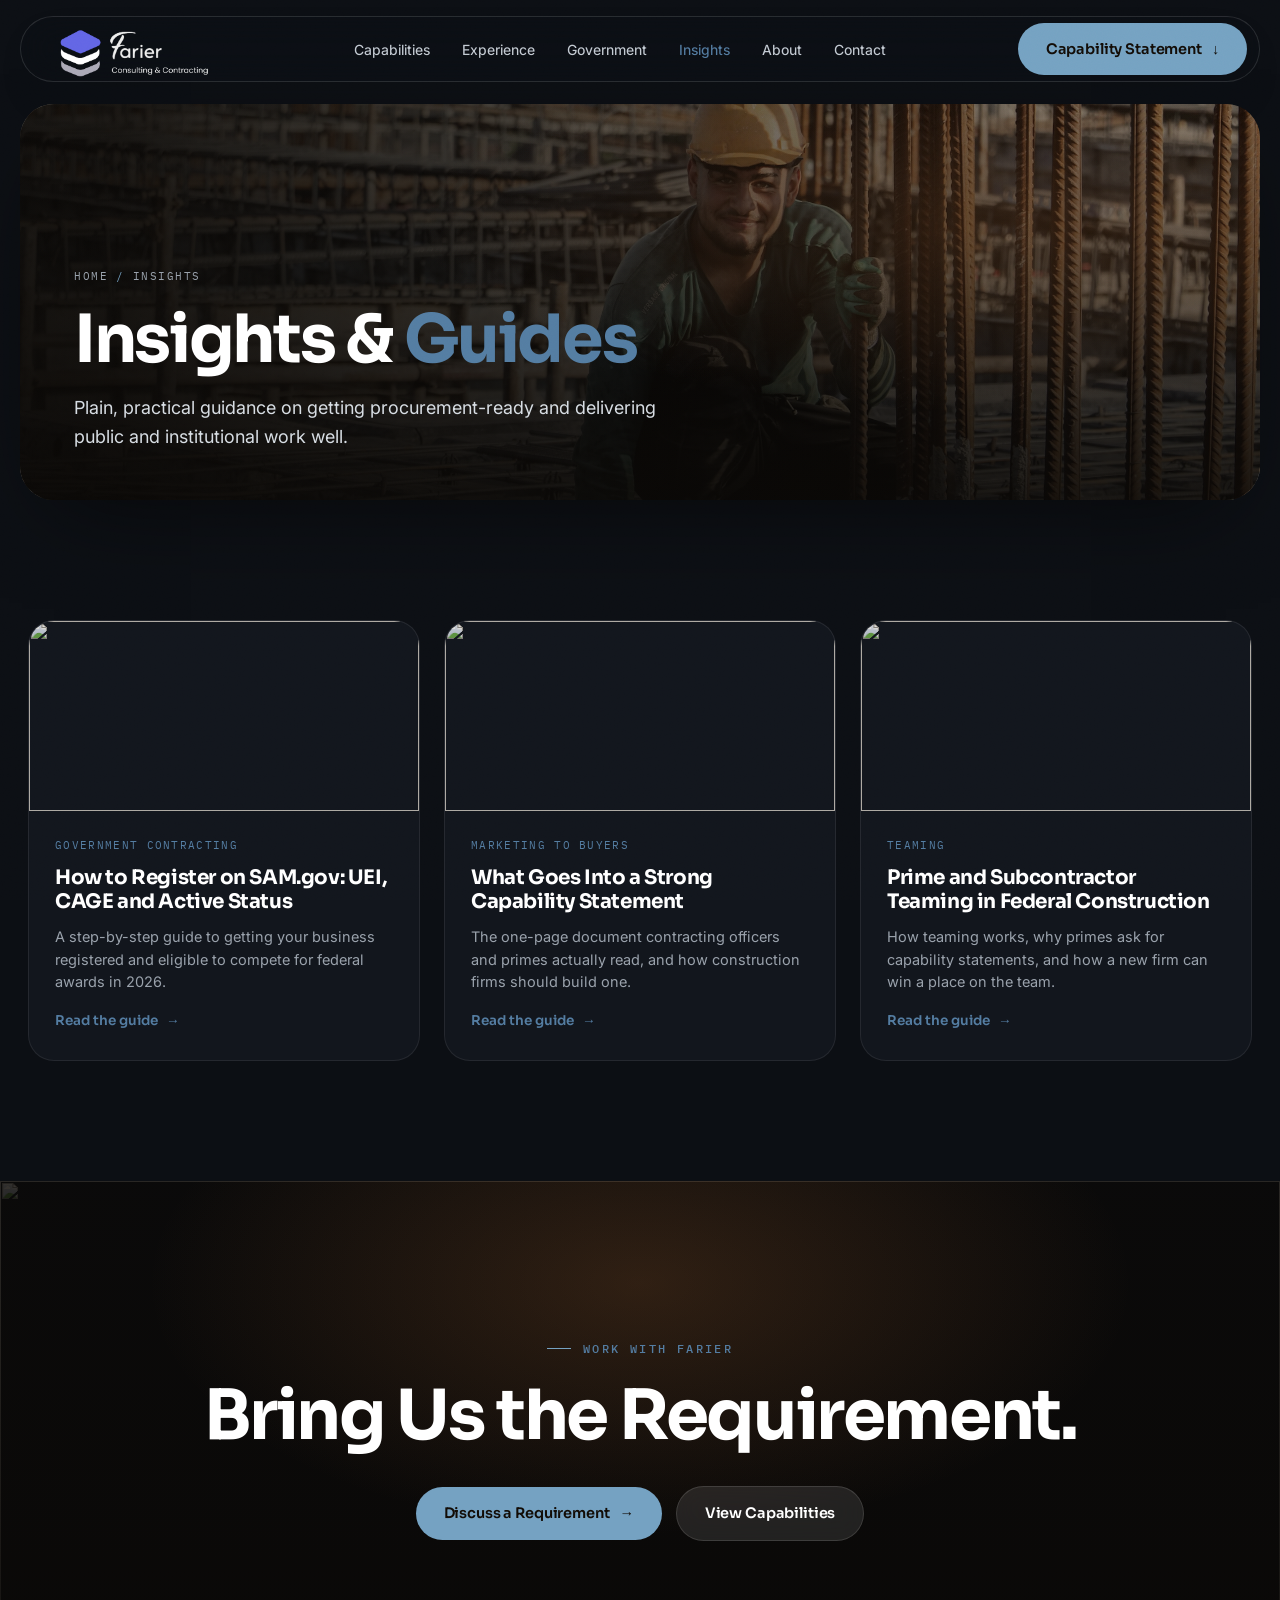
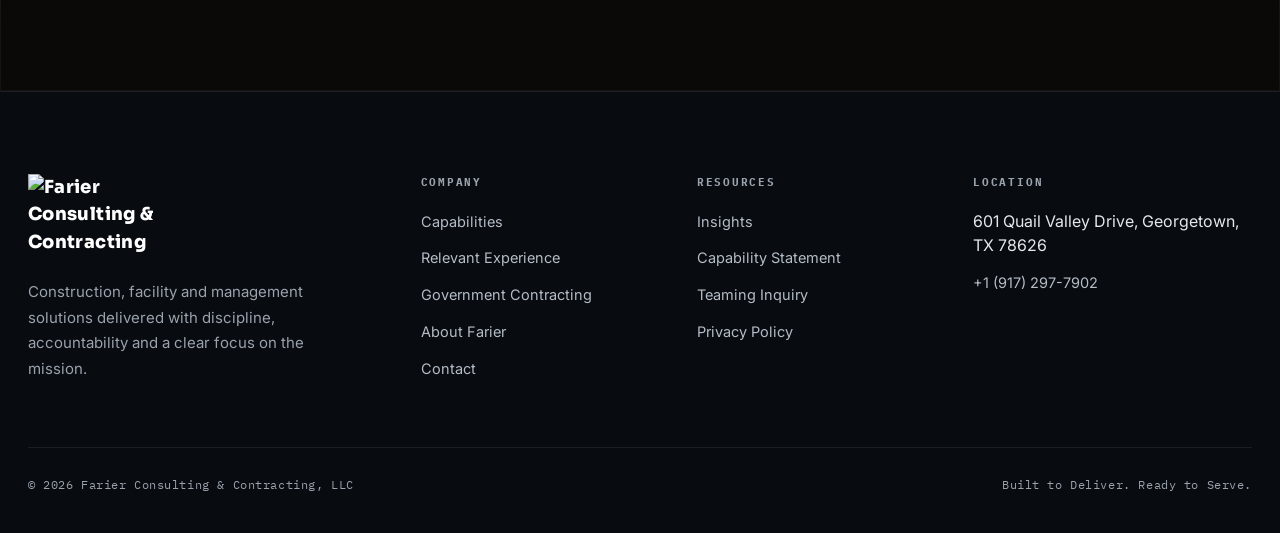
==== commit f7eed70c: "new commit" ====
--- a/insights/index.html
+++ b/insights/index.html
@@ -10,6 +10,7 @@
   <link rel="canonical" href="https://www.farier.com/insights/" />
   <link rel="preconnect" href="https://fonts.googleapis.com" />
   <link rel="preconnect" href="https://fonts.gstatic.com" crossorigin />
+  <link rel="shortcut icon" href="/assets/favicon.png" type="image/x-icon">
   <link
     href="https://fonts.googleapis.com/css2?family=Sora:wght@500;600;700;800&family=Inter:wght@400;450;500;600&family=IBM+Plex+Mono:wght@400;500&display=swap"
     rel="stylesheet" />
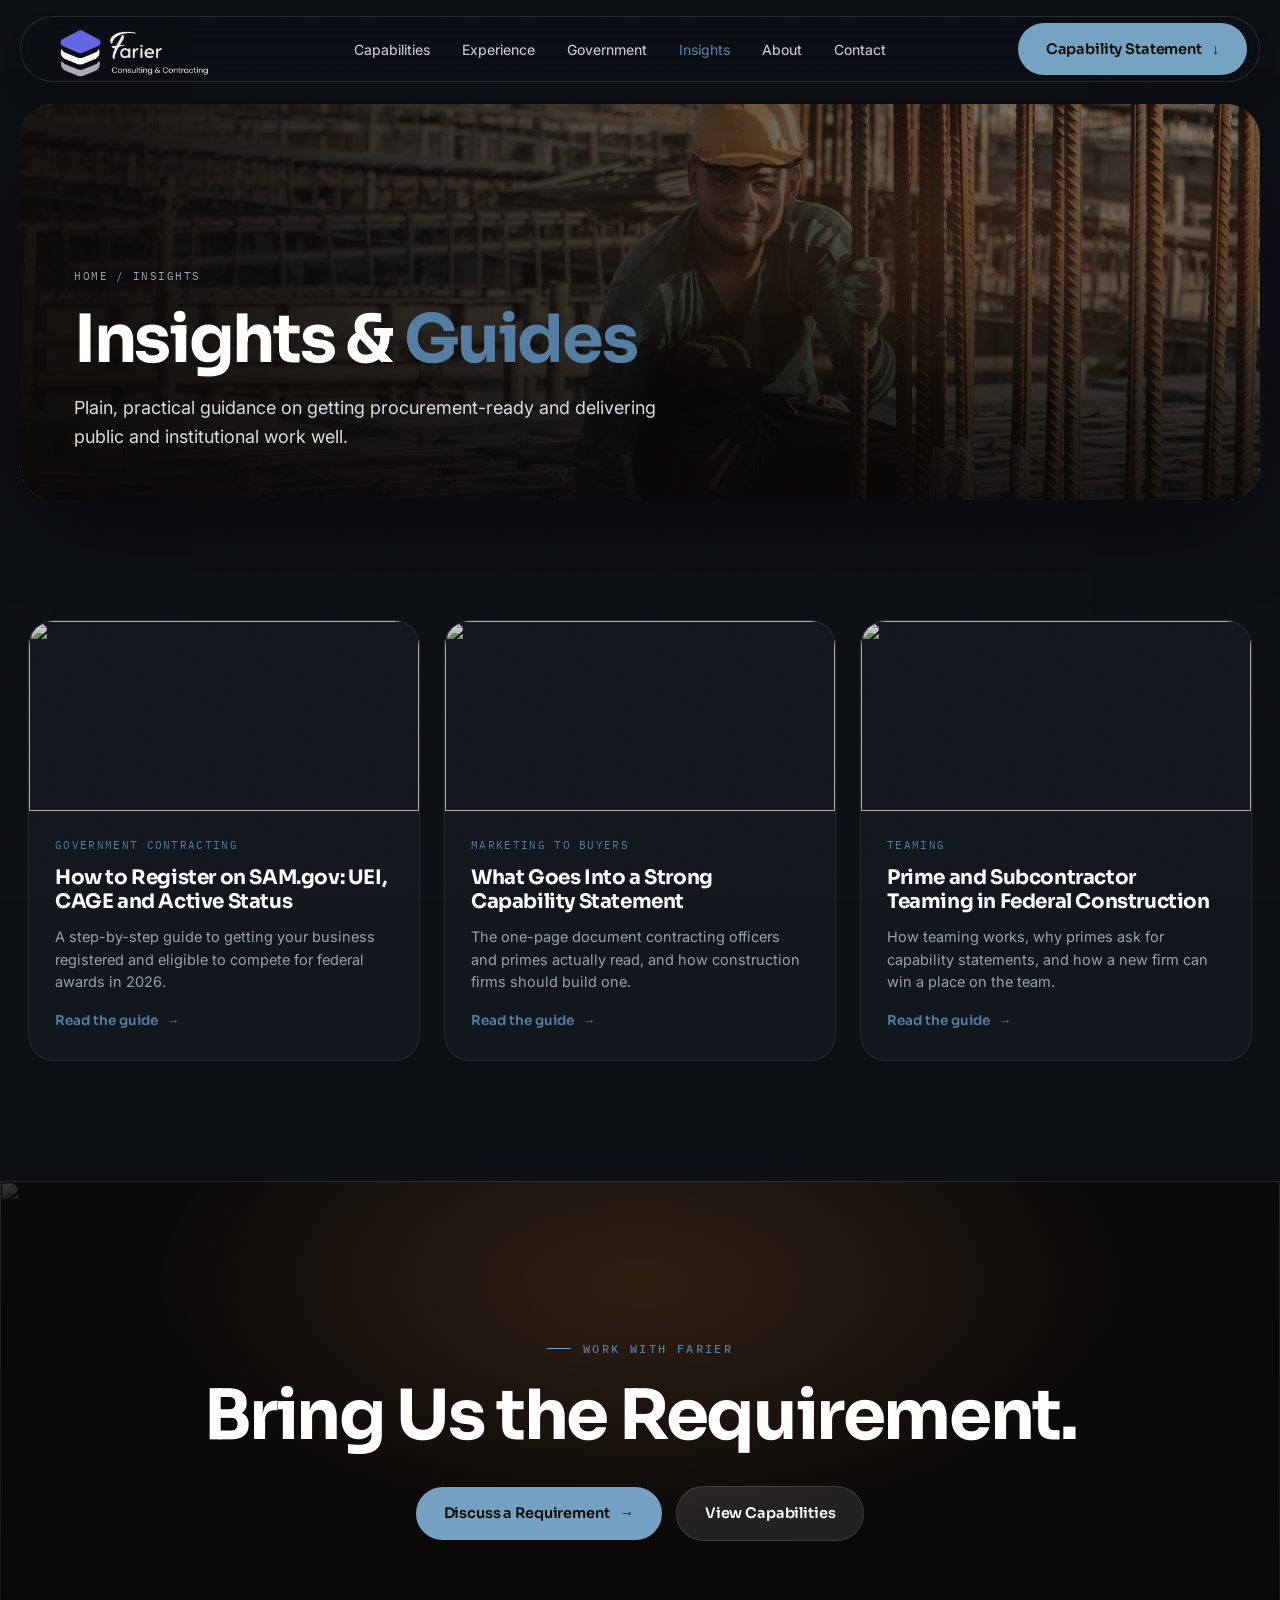
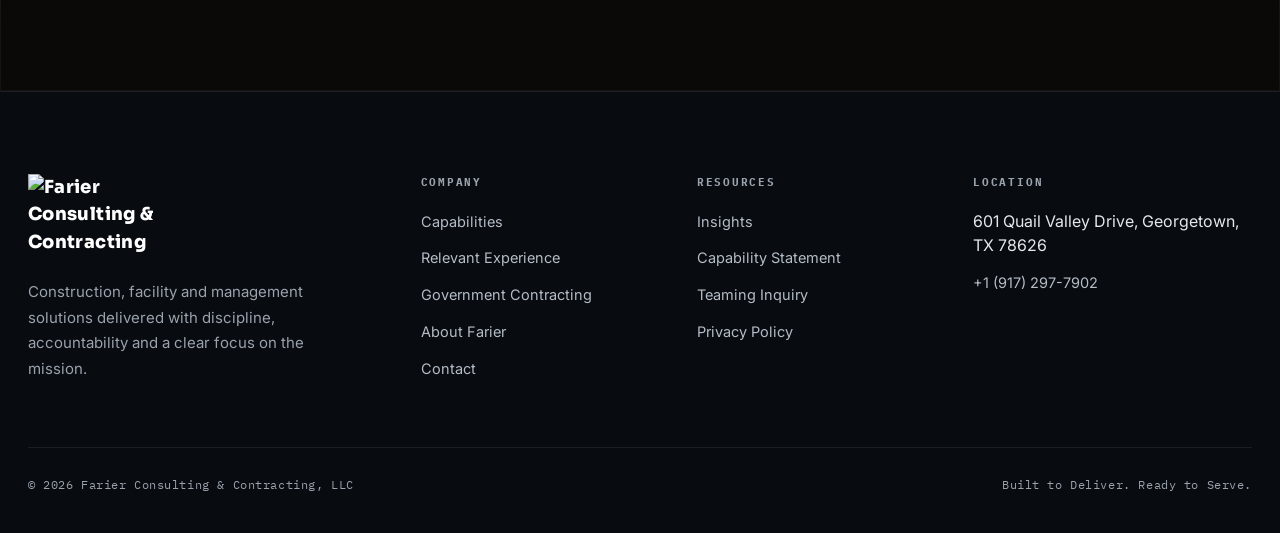
==== commit 465df46b: "Restructured" ====
--- a/insights/index.html
+++ b/insights/index.html
@@ -34,7 +34,8 @@
           <li><a href="../contact.html">Contact</a></li>
         </ul>
       </nav>
-      <div style="display:flex;align-items:center;gap:8px"><a href="../contact.html" class="btn btn-primary">Capability
+      <div style="display:flex;align-items:center;gap:8px"><a
+          href="/assets/Farier Consulting and Contracting Capability Statement.pdf" class="btn btn-primary">Capability
           Statement <span class="arw">↓</span></a><button class="burger" id="burger"
           aria-label="Open menu"><span></span><span></span><span></span></button></div>
     </div>
--- a/assets/style.css
+++ b/assets/style.css
@@ -296,37 +296,18 @@
 .article-foot .disc{font-size:13px;color:var(--steel);line-height:1.6}
 
 /* FORM */
-.form-grid{display:grid;grid-template-columns:1fr 1fr;gap:22px 20px}
-.field{display:flex;flex-direction:column;gap:9px}
-.field.full{grid-column:1/-1}
-.field label{font-family:"IBM Plex Mono";font-size:11px;font-weight:500;letter-spacing:.12em;text-transform:uppercase;color:var(--steel)}
-.field input,.field select,.field textarea{
-  width:100%;background:var(--ink-2);border:1px solid var(--line);border-radius:14px;
-  padding:14px 16px;color:#fff;font-family:"Inter";font-size:14.5px;line-height:1.5;
-  transition:.22s var(--ease);
-}
-.field input::placeholder,.field textarea::placeholder{color:#5C6470}
-.field input:hover,.field select:hover,.field textarea:hover{border-color:var(--line);background:#151a22}
-.field input:focus,.field select:focus,.field textarea:focus{
-  outline:none;border-color:var(--copper-lite);background:#151a22;
-  box-shadow:0 0 0 3px rgba(117,162,194,.16);
-}
-.field textarea{min-height:132px;resize:vertical;font-family:"Inter"}
-.field select{
-  appearance:none;-webkit-appearance:none;cursor:pointer;padding-right:42px;
-  background-image:url("data:image/svg+xml,%3Csvg xmlns='http://www.w3.org/2000/svg' width='11' height='7'%3E%3Cpath d='M1 1l4.5 4.5L10 1' stroke='%239AA2AC' stroke-width='1.5' fill='none' stroke-linecap='round' stroke-linejoin='round'/%3E%3C/svg%3E");
-  background-repeat:no-repeat;background-position:right 16px center;
-}
-.field select option{background:var(--ink-2);color:#fff}
-.field input[type=file]{
-  padding:10px 16px;font-size:13.5px;color:var(--steel);cursor:pointer;
-}
-.field input[type=file]::file-selector-button{
-  font-family:"Sora";font-weight:600;font-size:12.5px;letter-spacing:-.01em;color:#120C06;
-  background:var(--copper);border:0;border-radius:var(--pill);padding:8px 16px;margin-right:14px;
-  cursor:pointer;transition:.22s var(--ease);
-}
-.field input[type=file]::file-selector-button:hover{background:var(--copper-lite)}
+.form-grid{display:grid;grid-template-columns:1fr 1fr;gap:20px 22px}
+.field{display:flex;flex-direction:column;gap:8px}
+.field.full{grid-column:1 / -1}
+.field label{font-family:"IBM Plex Mono";font-size:11px;letter-spacing:.12em;text-transform:uppercase;color:var(--steel)}
+.field input,.field select,.field textarea{background:var(--ink-2);border:1px solid var(--line-soft);border-radius:14px;padding:14px 16px;color:#fff;font-family:"Inter";font-size:15px;transition:.2s}
+.field textarea{min-height:130px;resize:vertical}
+.field input:focus,.field select,.field textarea:focus{outline:none;border-color:var(--copper)}
+.field input[type=file]{padding:11px 14px;color:var(--steel);font-size:13px}
+.contact-inner{display:grid;grid-template-columns:1fr 1fr;gap:60px;align-items:start}
+.contact-side .cl{border-top:1px solid var(--line-soft);padding:20px 0}
+.contact-side .cl .k{font-family:"IBM Plex Mono";font-size:11px;letter-spacing:.14em;text-transform:uppercase;color:var(--copper-lite)}
+.contact-side .cl a,.contact-side .cl span{display:block;color:#D2D7DD;font-size:16px;margin-top:8px}
 
 /* FOOTER */
 .foot{background:#080B10;border-top:1px solid var(--line-soft);padding:82px 0 40px}
